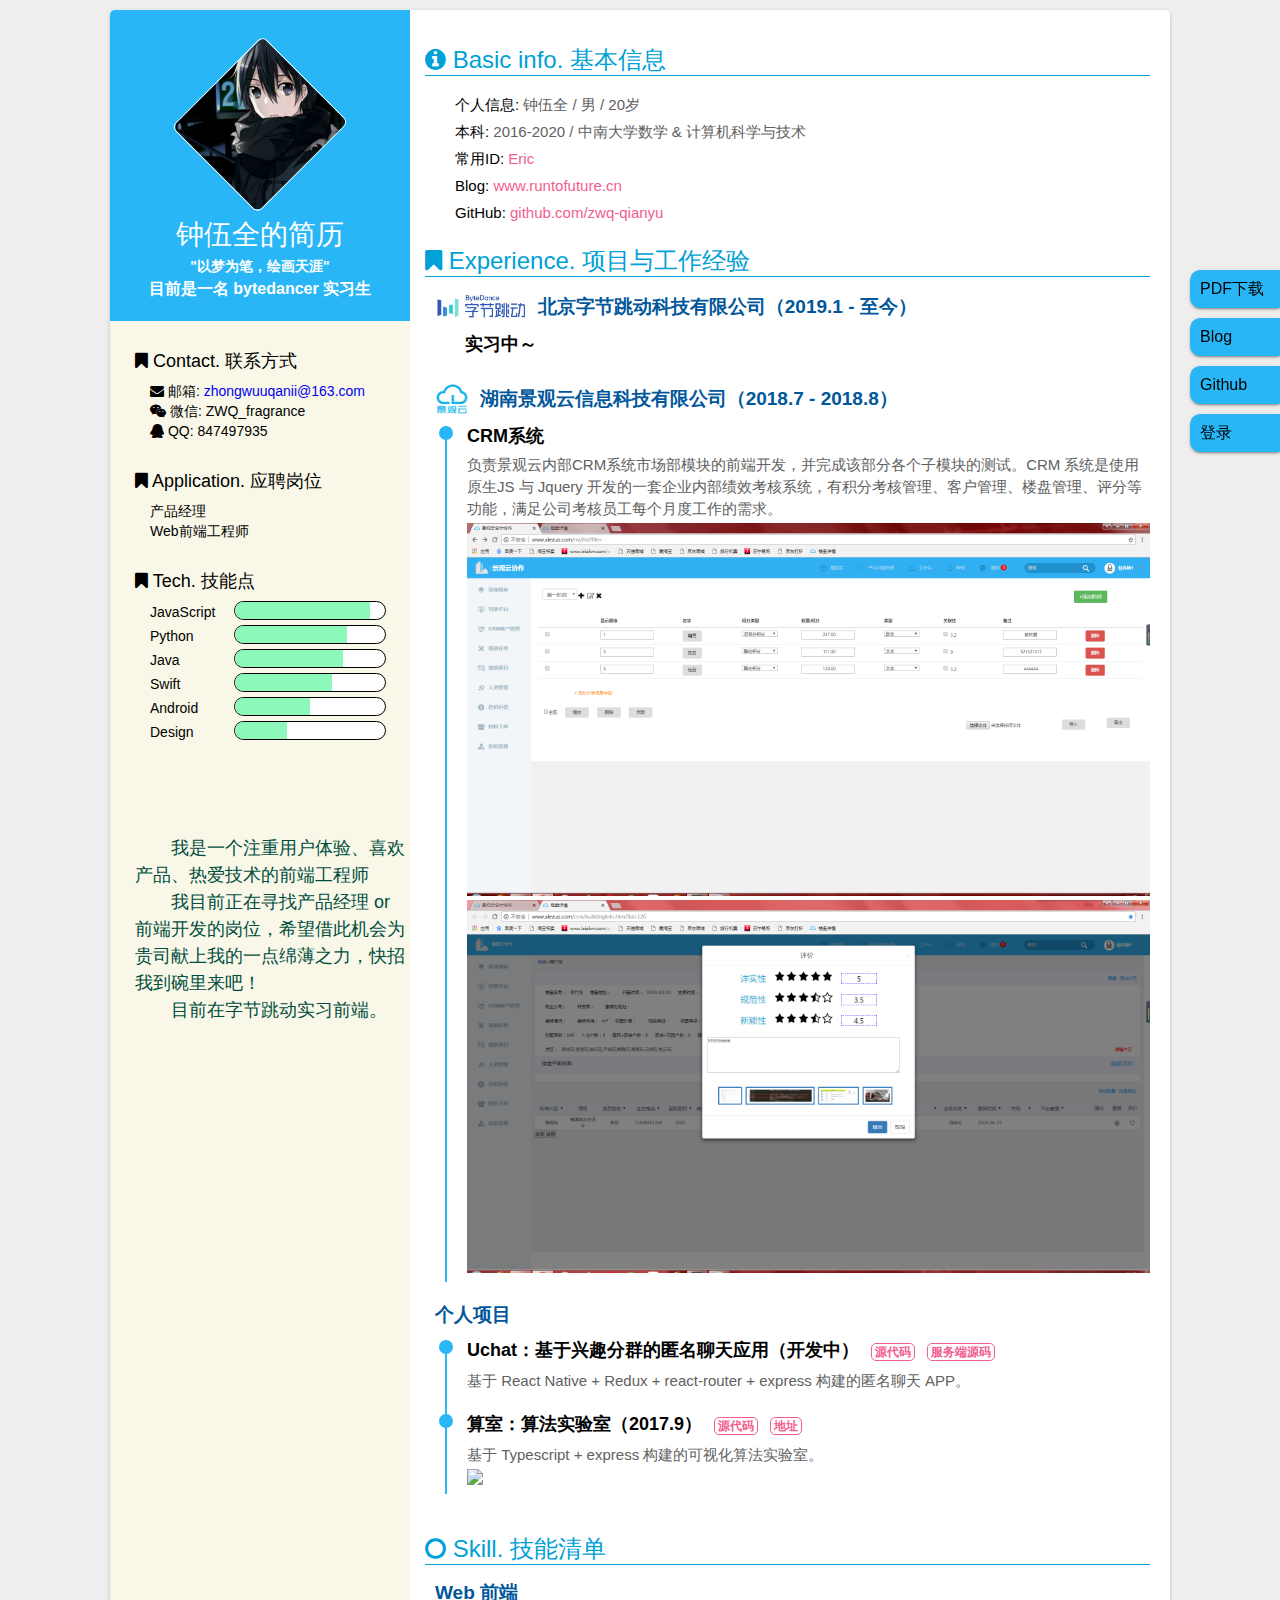
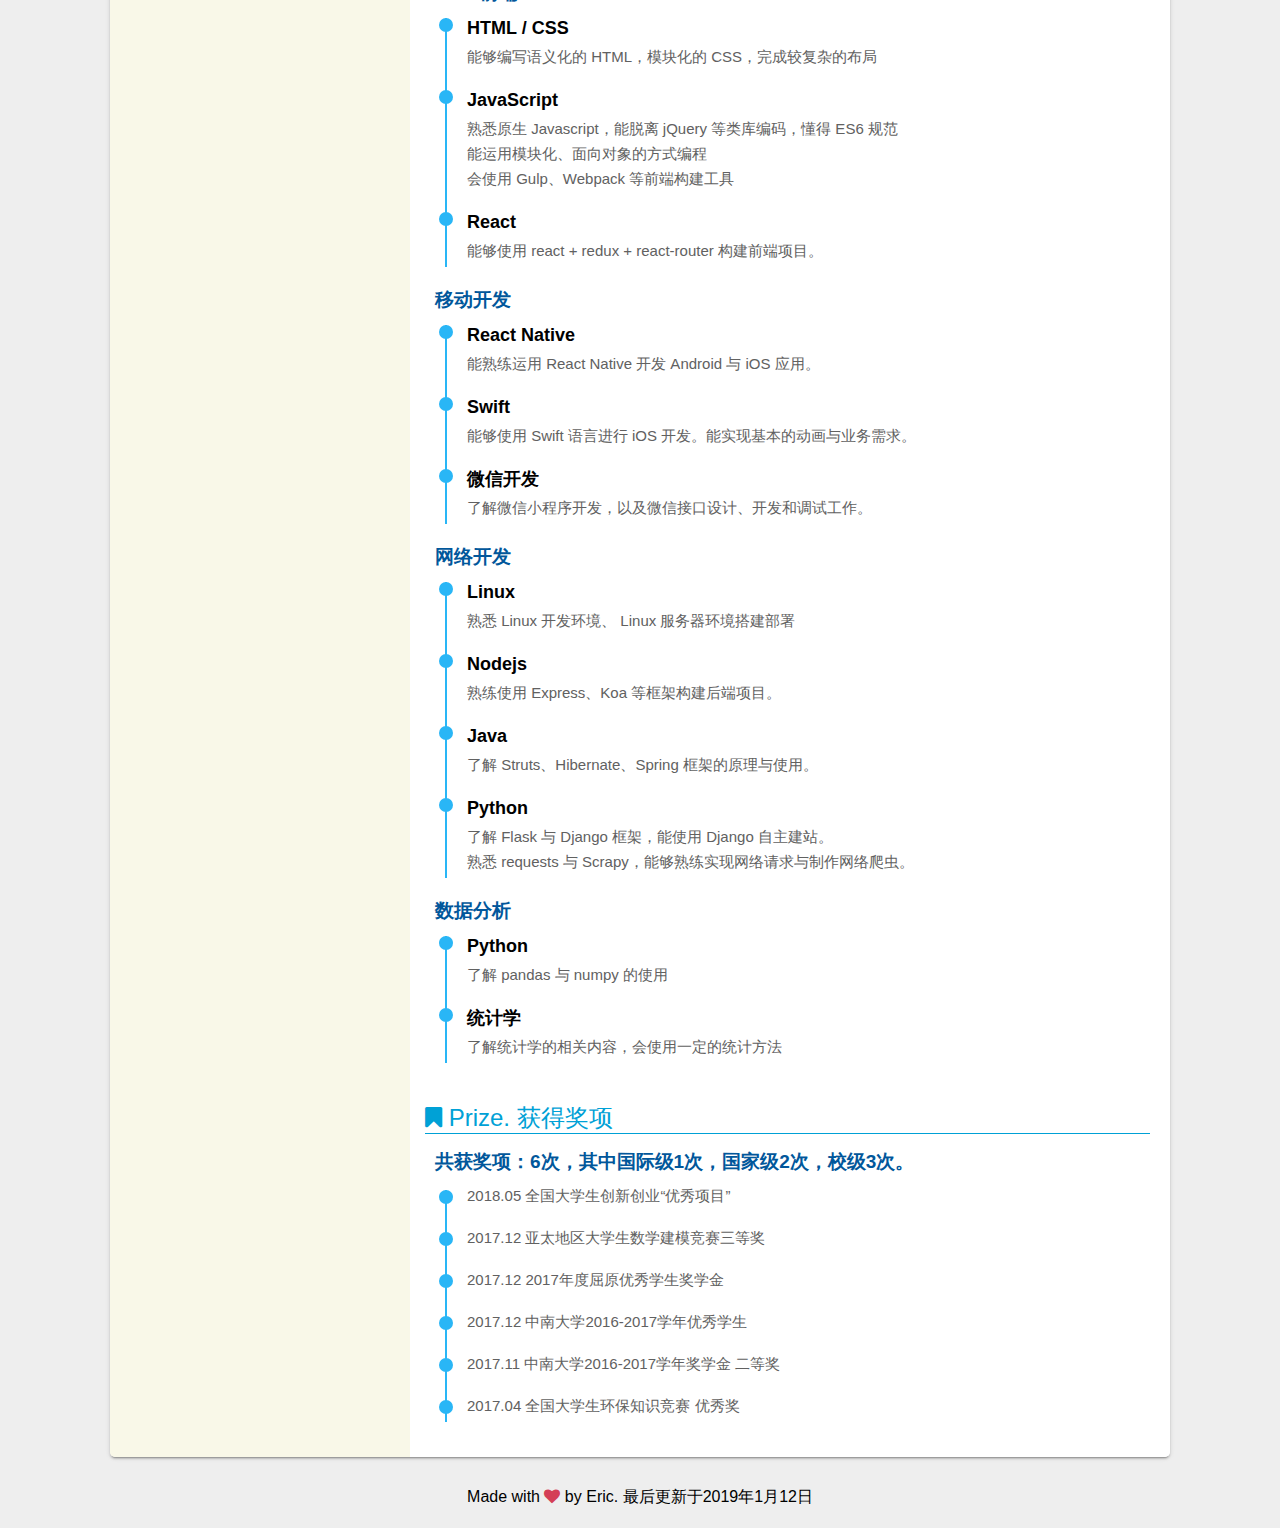
==== static-files/index.html @ 9fdac11b "开始写后台" ====
<!DOCTYPE html>
<html lang="en" dir="ltr">
  <head>
    <meta charset="utf-8">
    <title>钟伍全的简历</title>
    <meta name="description" content="我是一个对热爱技术和互联网产品的前端开发工程师，目前正在寻找产品经理或web前端开发工程师的岗位，希望能和有优秀的你成为同事。">
    <meta name="keywords" content="钟伍全、Eric、产品、前端、工作、简历">
    <link rel="icon" href="./img/head.jpg">
    <link rel="stylesheet" href="./font-awesome-4.7.0/css/font-awesome.min.css">
    <link rel="stylesheet" href="./css/main.css">
  </head>
  <body>
    <aside>
      <ul>
        <li>
          <a href="#" target="_blank">PDF下载</a>
        </li>
        <li>
          <a href="https://www.runtofuture.cn" target="_blank">Blog</a>
        </li>
        <li>
          <a href="https://github.com/zwq-qianyu" target="_blank">Github</a>
        </li>
        <li>
          <a href="#" target="_blank">登录</a>
        </li>
      </ul>
    </aside>

    <section class="container">
      <!-- 左边的基本个人信息 -->
      <section class="sidebar">
        <!-- 基本信息头部 -->
        <div class="title">
          <div class="head-img">
            <img src="./img/head.jpg" alt="">
          </div>
          <h1>钟伍全的简历</h1>
          <h2>"以梦为笔，绘画天涯"</h2>
          <b>目前是一名 bytedancer 实习生</b>
        </div>

        <ul class="side-info">
          <li>
            <dt><i class="fa fa-bookmark"></i> Contact. 联系方式</dt>
            <dd><i class="fa fa-envelope"></i> 邮箱: <a href="mailto:zhongwuuqanii@163.com" target="_blank">zhongwuuqanii@163.com</a></dd>
            <dd><i class="fa fa-weixin"></i> 微信: ZWQ_fragrance</dd>
            <dd><i class="fa fa-qq"></i> QQ: 847497935</dd>
          </li>

          <li>
            <dt><i class="fa fa-bookmark"></i> Application. 应聘岗位</dt>
            <dd>产品经理</dd>
            <dd>Web前端工程师</dd>
          </li>

          <li class="skill">
            <dt><i class="fa fa-bookmark"></i> Tech. 技能点</dt>
            <dd>
              <div class="skill-name">JavaScript</div>
              <div class="skill-bar-wrap">
                <div class="skill-bar" style="width: 90%"></div>
              </div>
            </dd>
            <dd>
              <div class="skill-name">Python</div>
              <div class="skill-bar-wrap">
                <div class="skill-bar" style="width: 75%"></div>
              </div>
            </dd>
            <dd>
              <div class="skill-name">Java</div>
              <div class="skill-bar-wrap">
                <div class="skill-bar" style="width: 72%"></div>
              </div>
            </dd>
            <dd>
              <div class="skill-name">Swift</div>
              <div class="skill-bar-wrap">
                <div class="skill-bar" style="width: 65%"></div>
              </div>
            </dd>
            <dd>
              <div class="skill-name">Android</div>
              <div class="skill-bar-wrap">
                <div class="skill-bar" style="width: 50%"></div>
              </div>
            </dd>
            <dd>
              <div class="skill-name">Design</div>
              <div class="skill-bar-wrap">
                <div class="skill-bar" style="width: 35%"></div>
              </div>
            </dd>
          </li>
        </ul>

        <div class="note">
          <p>我是一个注重用户体验、喜欢产品、热爱技术的前端工程师</p>
          <p>我目前正在寻找产品经理 or 前端开发的岗位，希望借此机会为贵司献上我的一点绵薄之力，快招我到碗里来吧！</p>
          <p>目前在字节跳动实习前端。</p>
        </div>
      </section>

      <!-- 右边主体部分 -->
      <section class="main">
        <ul class="main-info">
          <!-- Basic info. 基本信息 -->
          <li class="someRight">
            <dt><i class="fa fa-info-circle"></i> Basic info. 基本信息</dt>
            <dd><span>个人信息:</span> 钟伍全 / 男 / 20岁</dd>
            <dd><span>本科:</span> 2016-2020 / 中南大学数学 & 计算机科学与技术</dd>
            <dd><span>常用ID:</span> <a href="https://home.runtofuture.cn">Eric</a></dd>
            <dd><span>Blog:</span> <a href="https://www.runtofuture.cn" target="_blank">www.runtofuture.cn</a></dd>
            <dd><span>GitHub:</span> <a href="https://github.com/zwq-qianyu" target="_blank">github.com/zwq-qianyu</a></dd>
            <!-- <dd><span>GitHub:</span> <a href="https://github.com/zwq-qianyu" target="_blank">github.com/zwq-qianyu</a> <iframe src="https://ghbtns.com/github-btn.html?user=zwq-qianyu&type=follow&count=true" frameborder="0" scrolling="0" width="170px" height="20px"></iframe></dd> -->
          </li>

          <!-- Experience. 项目与工作经验 -->
          <li>
            <dt><i class="fa fa-bookmark"></i> Experience. 项目与工作经验</dt>
            <!-- 字节跳动实习 -->
            <h3 class="company"><img src="./img/bytedance.jpg"><span>北京字节跳动科技有限公司（2019.1 - 至今）</span></h3>
            <ul class="exp"  style="border-left: none;">
              <li>
                <h4>
                  实习中～
                </h4>
              </li>
            </ul>

            <!-- 景观云实习 -->
            <h3 class="company"><img src="./img/landscloud.jpg"><span>湖南景观云信息科技有限公司（2018.7 - 2018.8）</span></h3>
            <ul class="exp">
              <li>
                <div class="circle"></div>
                <h4>
                  CRM系统
                </h4>
                <p>负责景观云内部CRM系统市场部模块的前端开发，并完成该部分各个子模块的测试。CRM 系统是使用 原生JS 与 Jquery 开发的一套企业内部绩效考核系统，有积分考核管理、客户管理、楼盘管理、评分等功能，满足公司考核员工每个月度工作的需求。</p>
                <img src="./img/landscloud/main_page.png">
                <img src="./img/landscloud/evaluate.png">
              </li>
            </ul>

            <!-- 个人项目 -->
            <h3>个人项目</h3>
            <ul class="exp">
              <li>
                <div class="circle"></div>
                <h4>
                  Uchat：基于兴趣分群的匿名聊天应用（开发中）
                  <a href="#" target="_blank"><i class="icon-link"></i>源代码</a>
                  <a href="#" target="_blank"><i class="icon-link"></i>服务端源码</a>
                </h4>
                <p>基于 React Native + Redux + react-router + express 构建的匿名聊天 APP。</p>
              </li>
              <li>
                <div class="circle"></div>
                <h4>
                  算室：算法实验室（2017.9）
                  <a href="#" target="_blank"><i class="icon-link"></i>源代码</a>
                  <a href="#" target="_blank"><i class="icon-link"></i>地址</a>
                </h4>
                <p>基于 Typescript + express 构建的可视化算法实验室。</p>
                <img src="http://airing.ursb.me/image/cover/lib-sreenshots.png" data-action="zoom">
              </li>
            </ul>
          </li>

          <!-- Skill. 技能清单 -->
          <li>
            <dt><i class="fa fa-circle-o"></i> Skill. 技能清单</dt>
            <h3>Web 前端</h3>
            <ul class="exp">
              <li>
                <div class="circle"></div>
                <h4>HTML / CSS</h4>
                <p>能够编写语义化的 HTML，模块化的 CSS，完成较复杂的布局</p>
              </li>
              <li>
                <div class="circle"></div>
                <h4>JavaScript</h4>
                <p>熟悉原生 Javascript，能脱离 jQuery 等类库编码，懂得 ES6 规范</p>
                <p>能运用模块化、面向对象的方式编程</p>
                <p>会使用 Gulp、Webpack 等前端构建工具</p>
              </li>
              <li>
                <div class="circle"></div>
                <h4>React</h4>
                <p>能够使用 react + redux + react-router 构建前端项目。</p>
              </li>
            </ul>
            <h3>移动开发</h3>
            <ul class="exp">
              <li>
                <div class="circle"></div>
                <h4>React Native</h4>
                <p>能熟练运用 React Native 开发 Android 与 iOS 应用。</p>
              </li>
              <li>
                <div class="circle"></div>
                <h4>Swift</h4>
                <p>能够使用 Swift 语言进行 iOS 开发。能实现基本的动画与业务需求。</p>
              </li>
              <li>
                <div class="circle"></div>
                <h4>微信开发</h4>
                <p>了解微信小程序开发，以及微信接口设计、开发和调试工作。</p>
              </li>
            </ul>
            <h3>网络开发</h3>
            <ul class="exp">
              <li>
                <div class="circle"></div>
                <h4>Linux</h4>
                <p>熟悉 Linux 开发环境、 Linux 服务器环境搭建部署</p>
              </li>
              <li>
                <div class="circle"></div>
                <h4>Nodejs</h4>
                <p>熟练使用 Express、Koa 等框架构建后端项目。</p>
              </li>
              <li>
                <div class="circle"></div>
                <h4>Java</h4>
                <p>了解 Struts、Hibernate、Spring 框架的原理与使用。</p>
              </li>
              <li>
                <div class="circle"></div>
                <h4>Python</h4>
                <p>了解 Flask 与 Django 框架，能使用 Django 自主建站。</p>
                <p>熟悉 requests 与 Scrapy，能够熟练实现网络请求与制作网络爬虫。</p>
              </li>
            </ul>
            <h3>数据分析</h3>
            <ul class="exp">
              <li>
                <div class="circle"></div>
                <h4>Python</h4>
                <p>了解 pandas 与 numpy 的使用</p>
              </li>
              <li>
                <div class="circle"></div>
                <h4>统计学</h4>
                <p>了解统计学的相关内容，会使用一定的统计方法</p>
              </li>
            </ul>
          </li>

          <!-- Prize. 获得奖项 -->
          <li>
            <dt><i class="fa fa-bookmark"></i> Prize. 获得奖项</dt>
            <h3>共获奖项：6次，其中国际级1次，国家级2次，校级3次。</h3>
            <ul class="exp">
              <li>
                <div class="circle"></div>
                <p>2018.05 全国大学生创新创业“优秀项目” </p>
              </li>
              <li>
                <div class="circle"></div>
                <p>2017.12 亚太地区大学生数学建模竞赛三等奖 </p>
              </li>
              <li>
                <div class="circle"></div>
                <p>2017.12 2017年度屈原优秀学生奖学金 </p>
              </li>
              <li>
                <div class="circle"></div>
                <p>2017.12 中南大学2016-2017学年优秀学生 </p>
              </li>
              <li>
                <div class="circle"></div>
                <p>2017.11 中南大学2016-2017学年奖学金 二等奖 </p>
              </li>
              <li>
                <div class="circle"></div>
                <p>2017.04 全国大学生环保知识竞赛 优秀奖 </p>
              </li>
            </ul>
          </li>
        </ul>
      </section>
    </section>

    <footer>
      <!-- <p>Theme by <a href="https://github.com/DIYgod/Resume" target="_blank">DIYgod</a>. Made with <i class="fa fa-heart" aria-hidden="true" style="color: #d43f57;"></i> by Eric. 最后更新于2019年1月8日</p> -->
      <p>Made with <i class="fa fa-heart" aria-hidden="true" style="color: #d43f57;"></i> by Eric. 最后更新于2019年1月12日</p>
    </footer>
  </body>
</html>
---- static-files/css/main.css ----
* {
	margin: 0;
	padding: 0
}
a {
  text-decoration: none;
}
ul,li {
  list-style: none;
}
h1 {
	font-size:28px;
	font-weight:400;
}
h2 {
	font-size:14px
}

body {
	background: #eee;
	font-family: 'Helvetica Neue',Helvetica,'Lucida Grande',Arial,'Hiragino Sans GB',微软雅黑,'WenQuanYi Micro Hei',STHeiti,SimSun,sans-serif;
	/* min-width: 1080px; */
}

/* 右边的3个功能 bar */
aside {
	position:fixed;
	right:0;
	top:30%;
	z-index:2;
}
aside li {
  background: #29B6F6;
	margin-bottom:10px;
	border-radius:10px 0 0 10px;
	box-shadow:0 2px 2px 0 rgba(0,0,0,.14),0 3px 1px -2px rgba(0,0,0,.2),0 1px 5px 0 rgba(0,0,0,.12)
}
aside a {
	display:inline-block;
	width:80px;
	height:38px;
	line-height:38px;
	padding-left:10px;
  color: #000;
}

/* 中间主体内容 */
.container {
	position:relative;
	margin:10px auto;
	/* -webkit-box-shadow:0 2px 2px 0 rgba(0,0,0,.14),0 3px 1px -2px rgba(0,0,0,.2),0 1px 5px 0 rgba(0,0,0,.12); */
	box-shadow:0 2px 2px 0 rgba(0,0,0,.14),0 3px 1px -2px rgba(0,0,0,0.2),0 1px 5px 0 rgba(0,0,0,.12);
	width:1060px;
	overflow:hidden;  /* 创建 BFC */
	/* -webkit-border-radius:4px; */
	border-radius:5px
}

/* 左边部分 */
.sidebar {
	position:absolute;
	top:0;
	bottom:0;
	width:300px;
	line-height:1.5;
	box-sizing: border-box;
  background: #F9F8E8;
}

/* 左边头部 */
.title {
  display: block;
  background: #29B6F6;
  color: #fff;
  padding: 50px 0 20px;
  text-align: center;
}
.title .head-img {
	display: block;
	margin: 0 auto 25px;
	width: 120px;
  border-radius: 5%;
  transform:rotate(45deg);
  border: 1px solid white;
  overflow: hidden;
}
.title .head-img img {
  max-width: 100%;
  transform: rotate(-45deg) scale(1.45);
}

/* 左边其他信息部分 */
.side-info, .note {
  padding-left: 25px;
}
.side-info li {
	padding-top:20px;
}
.side-info dt {
	font-size:18px;
  font-weight: 500;
	line-height:40px
}
.side-info dd {
	font-size:14px;
	line-height:20px;
  margin-left: 15px;
}

.skill-name {
  position: relative;
	width:80px;
	font-size:14px;
	display:inline-block;
	top:-3px;
}
.skill-bar-wrap {
	height: 17px;
	width: 150px;
	background: #fff;
  border: 1px solid #000;
	display: inline-block;
	border-radius: 20px
}
.skill-bar {
	height: 17px;
	background: #8cf9bb;
	border-radius: 20px 0 0 20px;
}
.note {
	text-indent:2em;
	margin-top:90px;
	color:#004d40;
	font-size:18px
}


/* 右边部分 */
.main {
  position:relative;
	left: 300px;
	width: 720px;
	padding: 15px 20px;
	background: #fff;
}
.main a {
	color: #f25d8e;
}
.someRight dd {
	margin-left:25px
}
.main-info>li {
	padding-top: 20px;
}
.main-info dt {
	font-size: 24px;
	color: #00A1D6;
	line-height: 30px;
	border-bottom: 1px solid #00A1D6;
	margin: 0 0 15px -5px;
}
.main-info dd {
	font-size: 15px;
	line-height: 27px;
	color: #616161;
}
h4,h5 {
	color: #000;
}
.main-info span {
	color: #000;
}
h3 {
	font-size: 19px;
	color:#01579B;
	margin:0 0 15px 5px;
	vertical-align: middle;
}
h3 img {
	height: 30px;
	margin-right: 10px;
	vertical-align: middle;
}
.company span {
	vertical-align: middle;
	color: #01579B;
}
h4 {
	line-height:30px;
	font-size:18px;
	margin: -3px 0 3px 0;
}
h5 {
	clear:both;
	font-size:16px;
	line-height:25px
}
h4 a,h5 a {
	font-size:12px;
	border:1px solid #f25d8e;
	padding:1px 3px;
	border-radius:5px;
	margin-left:7px
}
.circle {
	height: 14px;
	width: 14px;
	border-radius: 50%;
	background: #29B6F6;
	float: left;
	position: absolute;
	left: -28px;
	top: 5px
}
.exp {
	border-left: 2px solid #29B6F6;
	margin-left: 15px;
}
.exp p {
	font-size: 15px;
	line-height: 22px;
	margin-bottom: 3px;
	color: #616161;
}
.exp>li {
	position: relative;
	top: -5px;
	margin: 0 0 20px 20px
}
.exp img {
	width:100%;
	margin-right: 10px;
}
.exp ul>li {
	margin:0 0 12px
}

footer {
	margin: 30px 0 20px 0;
}

footer a {
  text-decoration: none;
}

footer p {
  text-align: center;
}
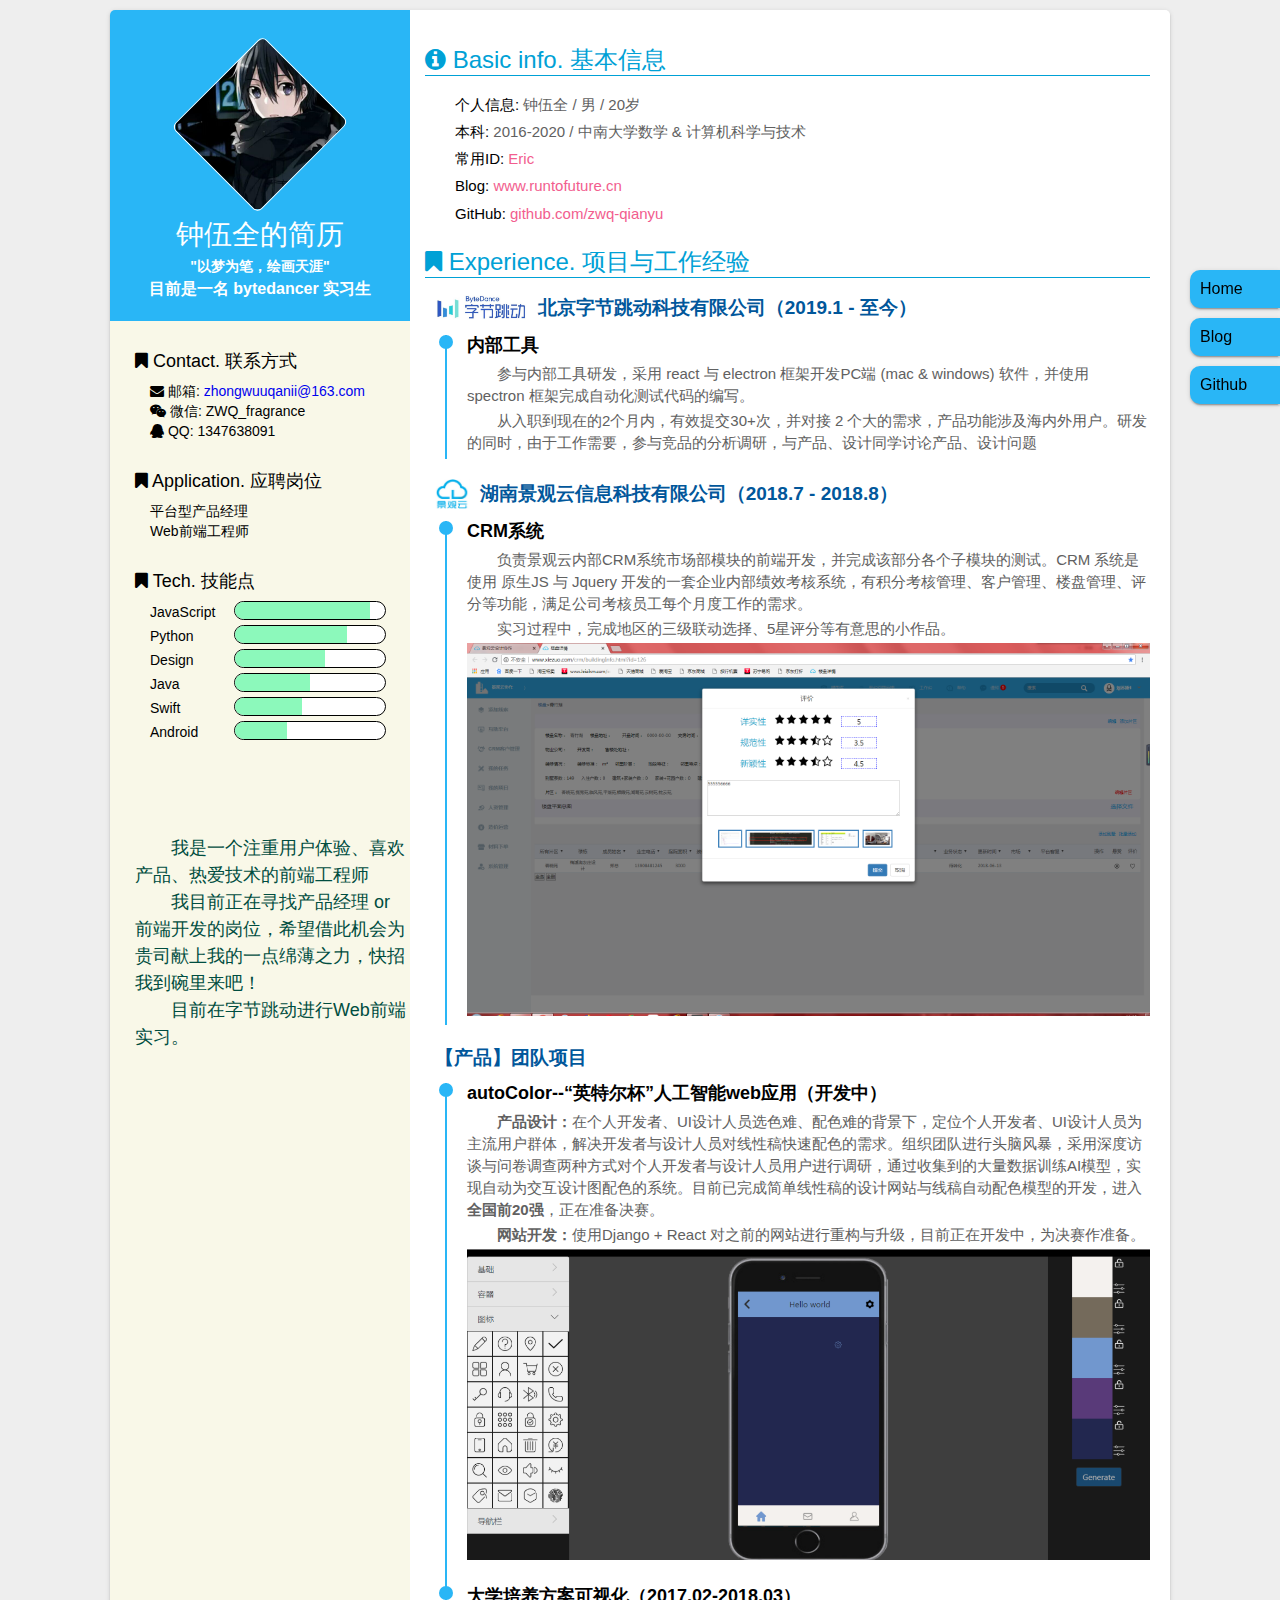
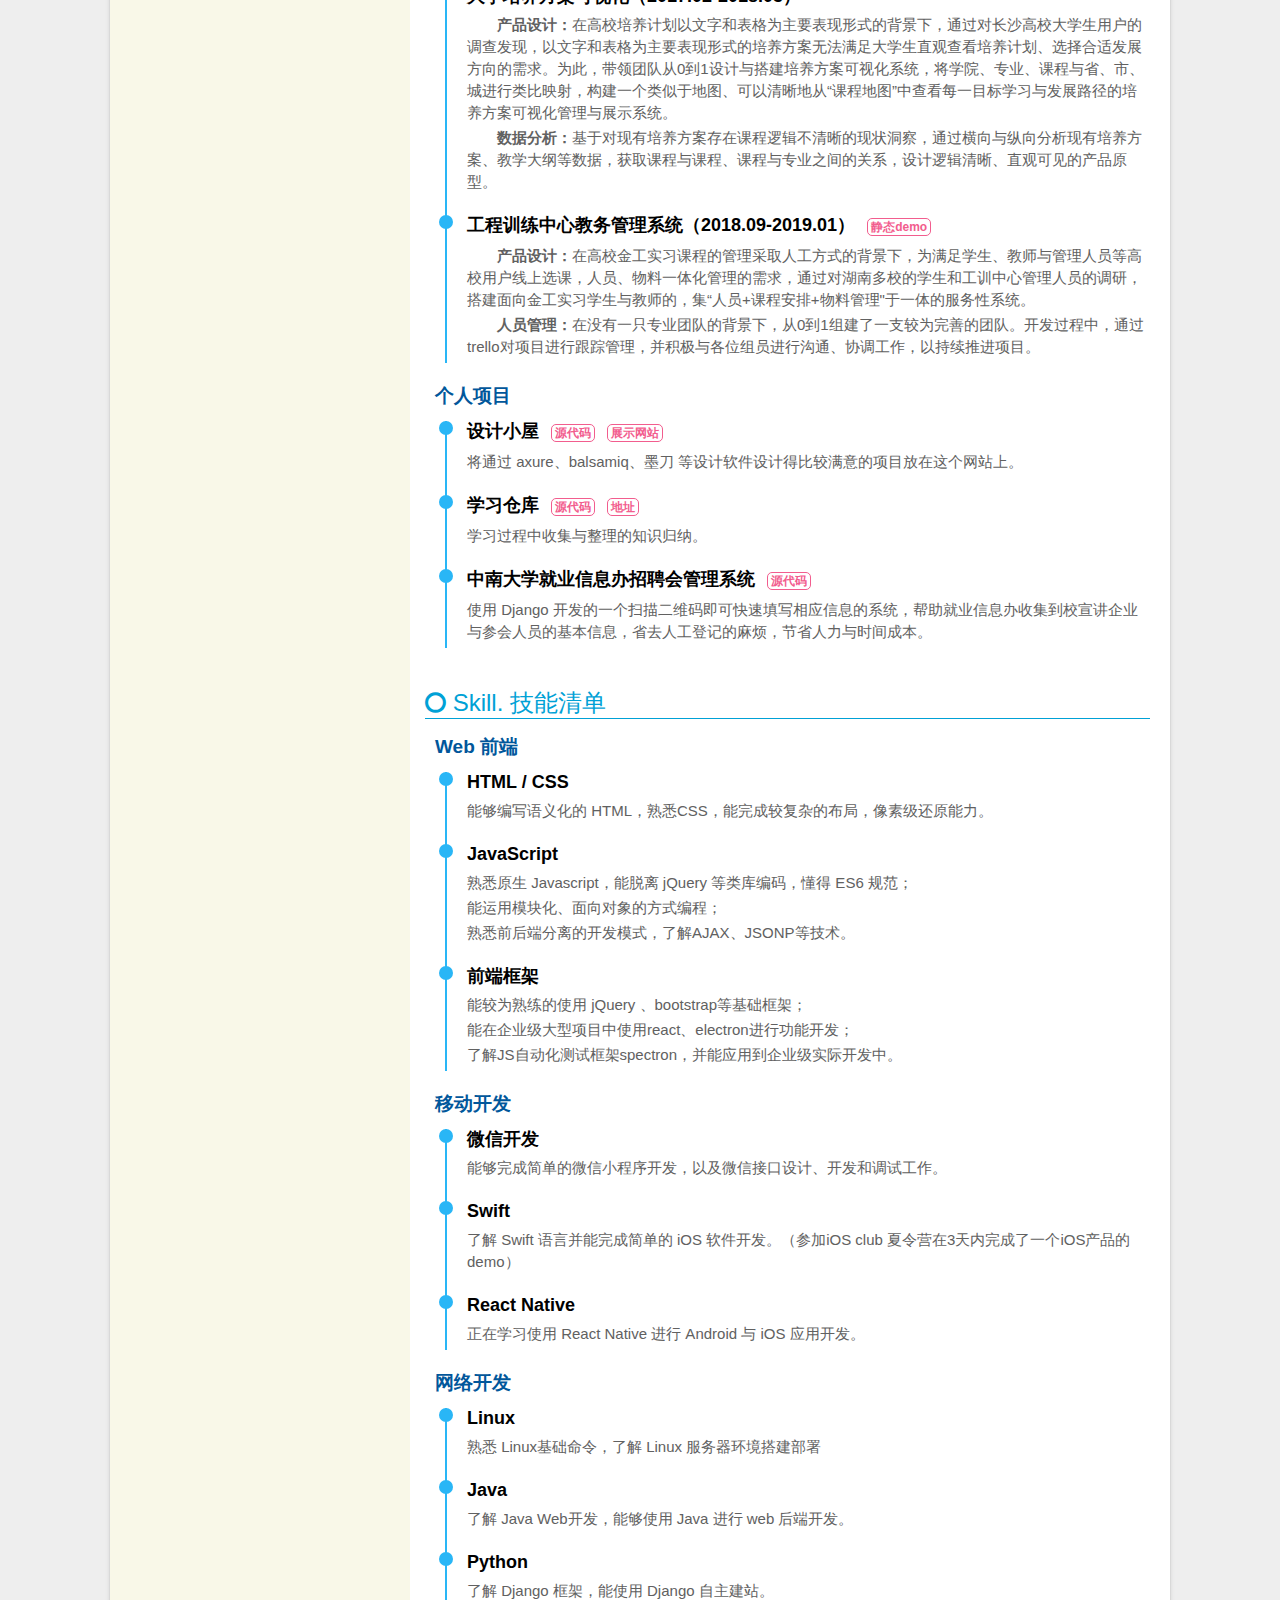
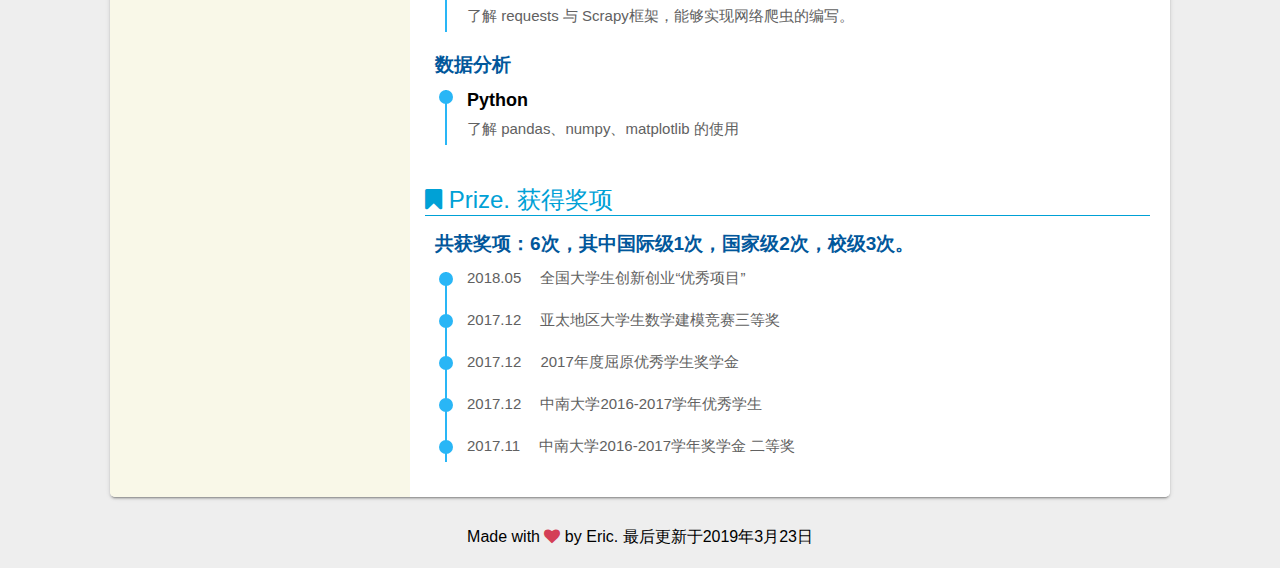
==== commit eab05ca5: "change static files page of my resume" ====
--- a/static-files/index.html
+++ b/static-files/index.html
@@ -13,17 +13,20 @@
     <aside>
       <ul>
         <li>
+          <a href="https://home.runtofuture.cn" target="_blank">Home</a>
+        </li>
+        <!-- <li>
           <a href="#" target="_blank">PDF下载</a>
-        </li>
+        </li> -->
         <li>
           <a href="https://www.runtofuture.cn" target="_blank">Blog</a>
         </li>
         <li>
           <a href="https://github.com/zwq-qianyu" target="_blank">Github</a>
         </li>
-        <li>
+        <!-- <li>
           <a href="#" target="_blank">登录</a>
-        </li>
+        </li> -->
       </ul>
     </aside>
 
@@ -33,7 +36,7 @@
         <!-- 基本信息头部 -->
         <div class="title">
           <div class="head-img">
-            <img src="./img/head.jpg" alt="">
+              <a href="https://home.runtofuture.cn"><img src="./img/head.jpg" alt=""></a>
           </div>
           <h1>钟伍全的简历</h1>
           <h2>"以梦为笔，绘画天涯"</h2>
@@ -45,12 +48,12 @@
             <dt><i class="fa fa-bookmark"></i> Contact. 联系方式</dt>
             <dd><i class="fa fa-envelope"></i> 邮箱: <a href="mailto:zhongwuuqanii@163.com" target="_blank">zhongwuuqanii@163.com</a></dd>
             <dd><i class="fa fa-weixin"></i> 微信: ZWQ_fragrance</dd>
-            <dd><i class="fa fa-qq"></i> QQ: 847497935</dd>
+            <dd><i class="fa fa-qq"></i> QQ: 1347638091</dd>
           </li>
 
           <li>
             <dt><i class="fa fa-bookmark"></i> Application. 应聘岗位</dt>
-            <dd>产品经理</dd>
+            <dd>平台型产品经理</dd>
             <dd>Web前端工程师</dd>
           </li>
 
@@ -69,25 +72,25 @@
               </div>
             </dd>
             <dd>
+              <div class="skill-name">Design</div>
+              <div class="skill-bar-wrap">
+                <div class="skill-bar" style="width: 60%"></div>
+              </div>
+            </dd>
+            <dd>
               <div class="skill-name">Java</div>
               <div class="skill-bar-wrap">
-                <div class="skill-bar" style="width: 72%"></div>
+                <div class="skill-bar" style="width: 50%"></div>
               </div>
             </dd>
             <dd>
               <div class="skill-name">Swift</div>
               <div class="skill-bar-wrap">
-                <div class="skill-bar" style="width: 65%"></div>
+                <div class="skill-bar" style="width: 45%"></div>
               </div>
             </dd>
             <dd>
               <div class="skill-name">Android</div>
-              <div class="skill-bar-wrap">
-                <div class="skill-bar" style="width: 50%"></div>
-              </div>
-            </dd>
-            <dd>
-              <div class="skill-name">Design</div>
               <div class="skill-bar-wrap">
                 <div class="skill-bar" style="width: 35%"></div>
               </div>
@@ -98,7 +101,7 @@
         <div class="note">
           <p>我是一个注重用户体验、喜欢产品、热爱技术的前端工程师</p>
           <p>我目前正在寻找产品经理 or 前端开发的岗位，希望借此机会为贵司献上我的一点绵薄之力，快招我到碗里来吧！</p>
-          <p>目前在字节跳动实习前端。</p>
+          <p>目前在字节跳动进行Web前端实习。</p>
         </div>
       </section>
 
@@ -112,8 +115,8 @@
             <dd><span>本科:</span> 2016-2020 / 中南大学数学 & 计算机科学与技术</dd>
             <dd><span>常用ID:</span> <a href="https://home.runtofuture.cn">Eric</a></dd>
             <dd><span>Blog:</span> <a href="https://www.runtofuture.cn" target="_blank">www.runtofuture.cn</a></dd>
-            <dd><span>GitHub:</span> <a href="https://github.com/zwq-qianyu" target="_blank">github.com/zwq-qianyu</a></dd>
-            <!-- <dd><span>GitHub:</span> <a href="https://github.com/zwq-qianyu" target="_blank">github.com/zwq-qianyu</a> <iframe src="https://ghbtns.com/github-btn.html?user=zwq-qianyu&type=follow&count=true" frameborder="0" scrolling="0" width="170px" height="20px"></iframe></dd> -->
+            <!-- <dd><span>GitHub:</span> <a href="https://github.com/zwq-qianyu" target="_blank">github.com/zwq-qianyu</a></dd> -->
+            <dd><span>GitHub:</span> <a href="https://github.com/zwq-qianyu" target="_blank">github.com/zwq-qianyu</a> <iframe src="https://ghbtns.com/github-btn.html?user=zwq-qianyu&type=follow&count=true" frameborder="0" scrolling="0" width="200px" height="20px"></iframe></dd>
           </li>
 
           <!-- Experience. 项目与工作经验 -->
@@ -121,11 +124,14 @@
             <dt><i class="fa fa-bookmark"></i> Experience. 项目与工作经验</dt>
             <!-- 字节跳动实习 -->
             <h3 class="company"><img src="./img/bytedance.jpg"><span>北京字节跳动科技有限公司（2019.1 - 至今）</span></h3>
-            <ul class="exp"  style="border-left: none;">
-              <li>
-                <h4>
-                  实习中～
-                </h4>
+            <ul class="exp">
+              <li>
+                <div class="circle"></div>
+                <h4>
+                  内部工具
+                </h4>
+                <p>&emsp;&emsp;参与内部工具研发，采用 react 与 electron 框架开发PC端 (mac & windows) 软件，并使用 spectron 框架完成自动化测试代码的编写。</p>
+                <p>&emsp;&emsp;从入职到现在的2个月内，有效提交30+次，并对接 2 个大的需求，产品功能涉及海内外用户。研发的同时，由于工作需要，参与竞品的分析调研，与产品、设计同学讨论产品、设计问题</p>
               </li>
             </ul>
 
@@ -137,9 +143,40 @@
                 <h4>
                   CRM系统
                 </h4>
-                <p>负责景观云内部CRM系统市场部模块的前端开发，并完成该部分各个子模块的测试。CRM 系统是使用 原生JS 与 Jquery 开发的一套企业内部绩效考核系统，有积分考核管理、客户管理、楼盘管理、评分等功能，满足公司考核员工每个月度工作的需求。</p>
-                <img src="./img/landscloud/main_page.png">
+                <p>&emsp;&emsp;负责景观云内部CRM系统市场部模块的前端开发，并完成该部分各个子模块的测试。CRM 系统是使用 原生JS 与 Jquery 开发的一套企业内部绩效考核系统，有积分考核管理、客户管理、楼盘管理、评分等功能，满足公司考核员工每个月度工作的需求。</p>
+                <p>&emsp;&emsp;实习过程中，完成地区的三级联动选择、5星评分等有意思的小作品。</p>
                 <img src="./img/landscloud/evaluate.png">
+              </li>
+            </ul>
+
+            <!-- 产品相关项目 -->
+            <h3>【产品】团队项目</h3>
+            <ul class="exp">
+              <li>
+                <div class="circle"></div>
+                <h4>
+                    autoColor--“英特尔杯”人工智能web应用（开发中）
+                </h4>
+                <p>&emsp;&emsp;<b>产品设计：</b>在个人开发者、UI设计人员选色难、配色难的背景下，定位个人开发者、UI设计人员为主流用户群体，解决开发者与设计人员对线性稿快速配色的需求。组织团队进行头脑风暴，采用深度访谈与问卷调查两种方式对个人开发者与设计人员用户进行调研，通过收集到的大量数据训练AI模型，实现自动为交互设计图配色的系统。目前已完成简单线性稿的设计网站与线稿自动配色模型的开发，进入<b>全国前20强</b>，正在准备决赛。</p>
+                <p>&emsp;&emsp;<b>网站开发：</b>使用Django + React 对之前的网站进行重构与升级，目前正在开发中，为决赛作准备。</p>
+                <img src="./img/auto_color.png" />
+              </li>
+              <li>
+                <div class="circle"></div>
+                <h4>
+                  大学培养方案可视化（2017.02-2018.03）
+                </h4>
+                <p>&emsp;&emsp;<b>产品设计：</b>在高校培养计划以文字和表格为主要表现形式的背景下，通过对长沙高校大学生用户的调查发现，以文字和表格为主要表现形式的培养方案无法满足大学生直观查看培养计划、选择合适发展方向的需求。为此，带领团队从0到1设计与搭建培养方案可视化系统，将学院、专业、课程与省、市、城进行类比映射，构建一个类似于地图、可以清晰地从“课程地图”中查看每一目标学习与发展路径的培养方案可视化管理与展示系统。</p>
+                <p>&emsp;&emsp;<b>数据分析：</b>基于对现有培养方案存在课程逻辑不清晰的现状洞察，通过横向与纵向分析现有培养方案、教学大纲等数据，获取课程与课程、课程与专业之间的关系，设计逻辑清晰、直观可见的产品原型。</p>
+              </li>
+              <li>
+                <div class="circle"></div>
+                <h4>
+                  工程训练中心教务管理系统（2018.09-2019.01）
+                  <a href="http://gxxt.runtofuture.cn/manager/course-schedul.html" target="_blank"><i class="icon-link"></i>静态demo</a>
+                </h4>
+                <p>&emsp;&emsp;<b>产品设计：</b>在高校金工实习课程的管理采取人工方式的背景下，为满足学生、教师与管理人员等高校用户线上选课，人员、物料一体化管理的需求，通过对湖南多校的学生和工训中心管理人员的调研，搭建面向金工实习学生与教师的，集“人员+课程安排+物料管理"于一体的服务性系统。</p>
+                <p>&emsp;&emsp;<b>人员管理：</b>在没有一只专业团队的背景下，从0到1组建了一支较为完善的团队。开发过程中，通过trello对项目进行跟踪管理，并积极与各位组员进行沟通、协调工作，以持续推进项目。</p>
               </li>
             </ul>
 
@@ -149,21 +186,28 @@
               <li>
                 <div class="circle"></div>
                 <h4>
-                  Uchat：基于兴趣分群的匿名聊天应用（开发中）
-                  <a href="#" target="_blank"><i class="icon-link"></i>源代码</a>
-                  <a href="#" target="_blank"><i class="icon-link"></i>服务端源码</a>
-                </h4>
-                <p>基于 React Native + Redux + react-router + express 构建的匿名聊天 APP。</p>
-              </li>
-              <li>
-                <div class="circle"></div>
-                <h4>
-                  算室：算法实验室（2017.9）
-                  <a href="#" target="_blank"><i class="icon-link"></i>源代码</a>
-                  <a href="#" target="_blank"><i class="icon-link"></i>地址</a>
-                </h4>
-                <p>基于 Typescript + express 构建的可视化算法实验室。</p>
-                <img src="http://airing.ursb.me/image/cover/lib-sreenshots.png" data-action="zoom">
+                  设计小屋
+                  <a href="https://github.com/zwq-qianyu/Axure-projects" target="_blank"><i class="icon-link"></i>源代码</a>
+                  <a href="http://axure.runtofuture.cn/" target="_blank"><i class="icon-link"></i>展示网站</a>
+                </h4>
+                <p>将通过 axure、balsamiq、墨刀 等设计软件设计得比较满意的项目放在这个网站上。</p>
+              </li>
+              <li>
+                <div class="circle"></div>
+                <h4>
+                  学习仓库
+                  <a href="https://github.com/zwq-qianyu/learning" target="_blank"><i class="icon-link"></i>源代码</a>
+                  <a href="http://learning.runtofuture.cn/" target="_blank"><i class="icon-link"></i>地址</a>
+                </h4>
+                <p>学习过程中收集与整理的知识归纳。</p>
+              </li>
+              <li>
+                <div class="circle"></div>
+                <h4>
+                  中南大学就业信息办招聘会管理系统
+                  <a href="https://github.com/zwq-qianyu/csu_jobsky_collect" target="_blank"><i class="icon-link"></i>源代码</a>
+                </h4>
+                <p>使用 Django 开发的一个扫描二维码即可快速填写相应信息的系统，帮助就业信息办收集到校宣讲企业与参会人员的基本信息，省去人工登记的麻烦，节省人力与时间成本。</p>
               </li>
             </ul>
           </li>
@@ -176,61 +220,58 @@
               <li>
                 <div class="circle"></div>
                 <h4>HTML / CSS</h4>
-                <p>能够编写语义化的 HTML，模块化的 CSS，完成较复杂的布局</p>
+                <p>能够编写语义化的 HTML，熟悉CSS，能完成较复杂的布局，像素级还原能力。</p>
               </li>
               <li>
                 <div class="circle"></div>
                 <h4>JavaScript</h4>
-                <p>熟悉原生 Javascript，能脱离 jQuery 等类库编码，懂得 ES6 规范</p>
-                <p>能运用模块化、面向对象的方式编程</p>
-                <p>会使用 Gulp、Webpack 等前端构建工具</p>
-              </li>
-              <li>
-                <div class="circle"></div>
-                <h4>React</h4>
-                <p>能够使用 react + redux + react-router 构建前端项目。</p>
+                <p>熟悉原生 Javascript，能脱离 jQuery 等类库编码，懂得 ES6 规范；</p>
+                <p>能运用模块化、面向对象的方式编程；</p>
+                <p>熟悉前后端分离的开发模式，了解AJAX、JSONP等技术。</p>
+              </li>
+              <li>
+                <div class="circle"></div>
+                <h4>前端框架</h4>
+                <p>能较为熟练的使用 jQuery 、bootstrap等基础框架；</p>
+                <p>能在企业级大型项目中使用react、electron进行功能开发；</p>
+                <p>了解JS自动化测试框架spectron，并能应用到企业级实际开发中。</p>
               </li>
             </ul>
             <h3>移动开发</h3>
             <ul class="exp">
               <li>
                 <div class="circle"></div>
+                <h4>微信开发</h4>
+                <p>能够完成简单的微信小程序开发，以及微信接口设计、开发和调试工作。</p>
+              </li>
+              <li>
+                <div class="circle"></div>
+                <h4>Swift</h4>
+                <p>了解 Swift 语言并能完成简单的 iOS 软件开发。（参加iOS club 夏令营在3天内完成了一个iOS产品的demo）</p>
+              </li>
+              <li>
+                <div class="circle"></div>
                 <h4>React Native</h4>
-                <p>能熟练运用 React Native 开发 Android 与 iOS 应用。</p>
-              </li>
-              <li>
-                <div class="circle"></div>
-                <h4>Swift</h4>
-                <p>能够使用 Swift 语言进行 iOS 开发。能实现基本的动画与业务需求。</p>
-              </li>
-              <li>
-                <div class="circle"></div>
-                <h4>微信开发</h4>
-                <p>了解微信小程序开发，以及微信接口设计、开发和调试工作。</p>
-              </li>
+                <p>正在学习使用 React Native 进行 Android 与 iOS 应用开发。</p>
+              </li>  
             </ul>
             <h3>网络开发</h3>
             <ul class="exp">
               <li>
                 <div class="circle"></div>
                 <h4>Linux</h4>
-                <p>熟悉 Linux 开发环境、 Linux 服务器环境搭建部署</p>
-              </li>
-              <li>
-                <div class="circle"></div>
-                <h4>Nodejs</h4>
-                <p>熟练使用 Express、Koa 等框架构建后端项目。</p>
+                <p>熟悉 Linux基础命令，了解 Linux 服务器环境搭建部署</p>
               </li>
               <li>
                 <div class="circle"></div>
                 <h4>Java</h4>
-                <p>了解 Struts、Hibernate、Spring 框架的原理与使用。</p>
+                <p>了解 Java Web开发，能够使用 Java 进行 web 后端开发。</p>
               </li>
               <li>
                 <div class="circle"></div>
                 <h4>Python</h4>
-                <p>了解 Flask 与 Django 框架，能使用 Django 自主建站。</p>
-                <p>熟悉 requests 与 Scrapy，能够熟练实现网络请求与制作网络爬虫。</p>
+                <p>了解 Django 框架，能使用 Django 自主建站。</p>
+                <p>了解 requests 与 Scrapy框架，能够实现网络爬虫的编写。</p>
               </li>
             </ul>
             <h3>数据分析</h3>
@@ -238,12 +279,7 @@
               <li>
                 <div class="circle"></div>
                 <h4>Python</h4>
-                <p>了解 pandas 与 numpy 的使用</p>
-              </li>
-              <li>
-                <div class="circle"></div>
-                <h4>统计学</h4>
-                <p>了解统计学的相关内容，会使用一定的统计方法</p>
+                <p>了解 pandas、numpy、matplotlib 的使用</p>
               </li>
             </ul>
           </li>
@@ -255,27 +291,23 @@
             <ul class="exp">
               <li>
                 <div class="circle"></div>
-                <p>2018.05 全国大学生创新创业“优秀项目” </p>
-              </li>
-              <li>
-                <div class="circle"></div>
-                <p>2017.12 亚太地区大学生数学建模竞赛三等奖 </p>
-              </li>
-              <li>
-                <div class="circle"></div>
-                <p>2017.12 2017年度屈原优秀学生奖学金 </p>
-              </li>
-              <li>
-                <div class="circle"></div>
-                <p>2017.12 中南大学2016-2017学年优秀学生 </p>
-              </li>
-              <li>
-                <div class="circle"></div>
-                <p>2017.11 中南大学2016-2017学年奖学金 二等奖 </p>
-              </li>
-              <li>
-                <div class="circle"></div>
-                <p>2017.04 全国大学生环保知识竞赛 优秀奖 </p>
+                <p>2018.05 &emsp;全国大学生创新创业“优秀项目” </p>
+              </li>
+              <li>
+                <div class="circle"></div>
+                <p>2017.12 &emsp;亚太地区大学生数学建模竞赛三等奖 </p>
+              </li>
+              <li>
+                <div class="circle"></div>
+                <p>2017.12 &emsp;2017年度屈原优秀学生奖学金 </p>
+              </li>
+              <li>
+                <div class="circle"></div>
+                <p>2017.12 &emsp;中南大学2016-2017学年优秀学生 </p>
+              </li>
+              <li>
+                <div class="circle"></div>
+                <p>2017.11 &emsp;中南大学2016-2017学年奖学金 二等奖 </p>
               </li>
             </ul>
           </li>
@@ -285,7 +317,7 @@
 
     <footer>
       <!-- <p>Theme by <a href="https://github.com/DIYgod/Resume" target="_blank">DIYgod</a>. Made with <i class="fa fa-heart" aria-hidden="true" style="color: #d43f57;"></i> by Eric. 最后更新于2019年1月8日</p> -->
-      <p>Made with <i class="fa fa-heart" aria-hidden="true" style="color: #d43f57;"></i> by Eric. 最后更新于2019年1月12日</p>
+      <p>Made with <i class="fa fa-heart" aria-hidden="true" style="color: #d43f57;"></i> by Eric. 最后更新于2019年3月23日</p>
     </footer>
   </body>
 </html>
